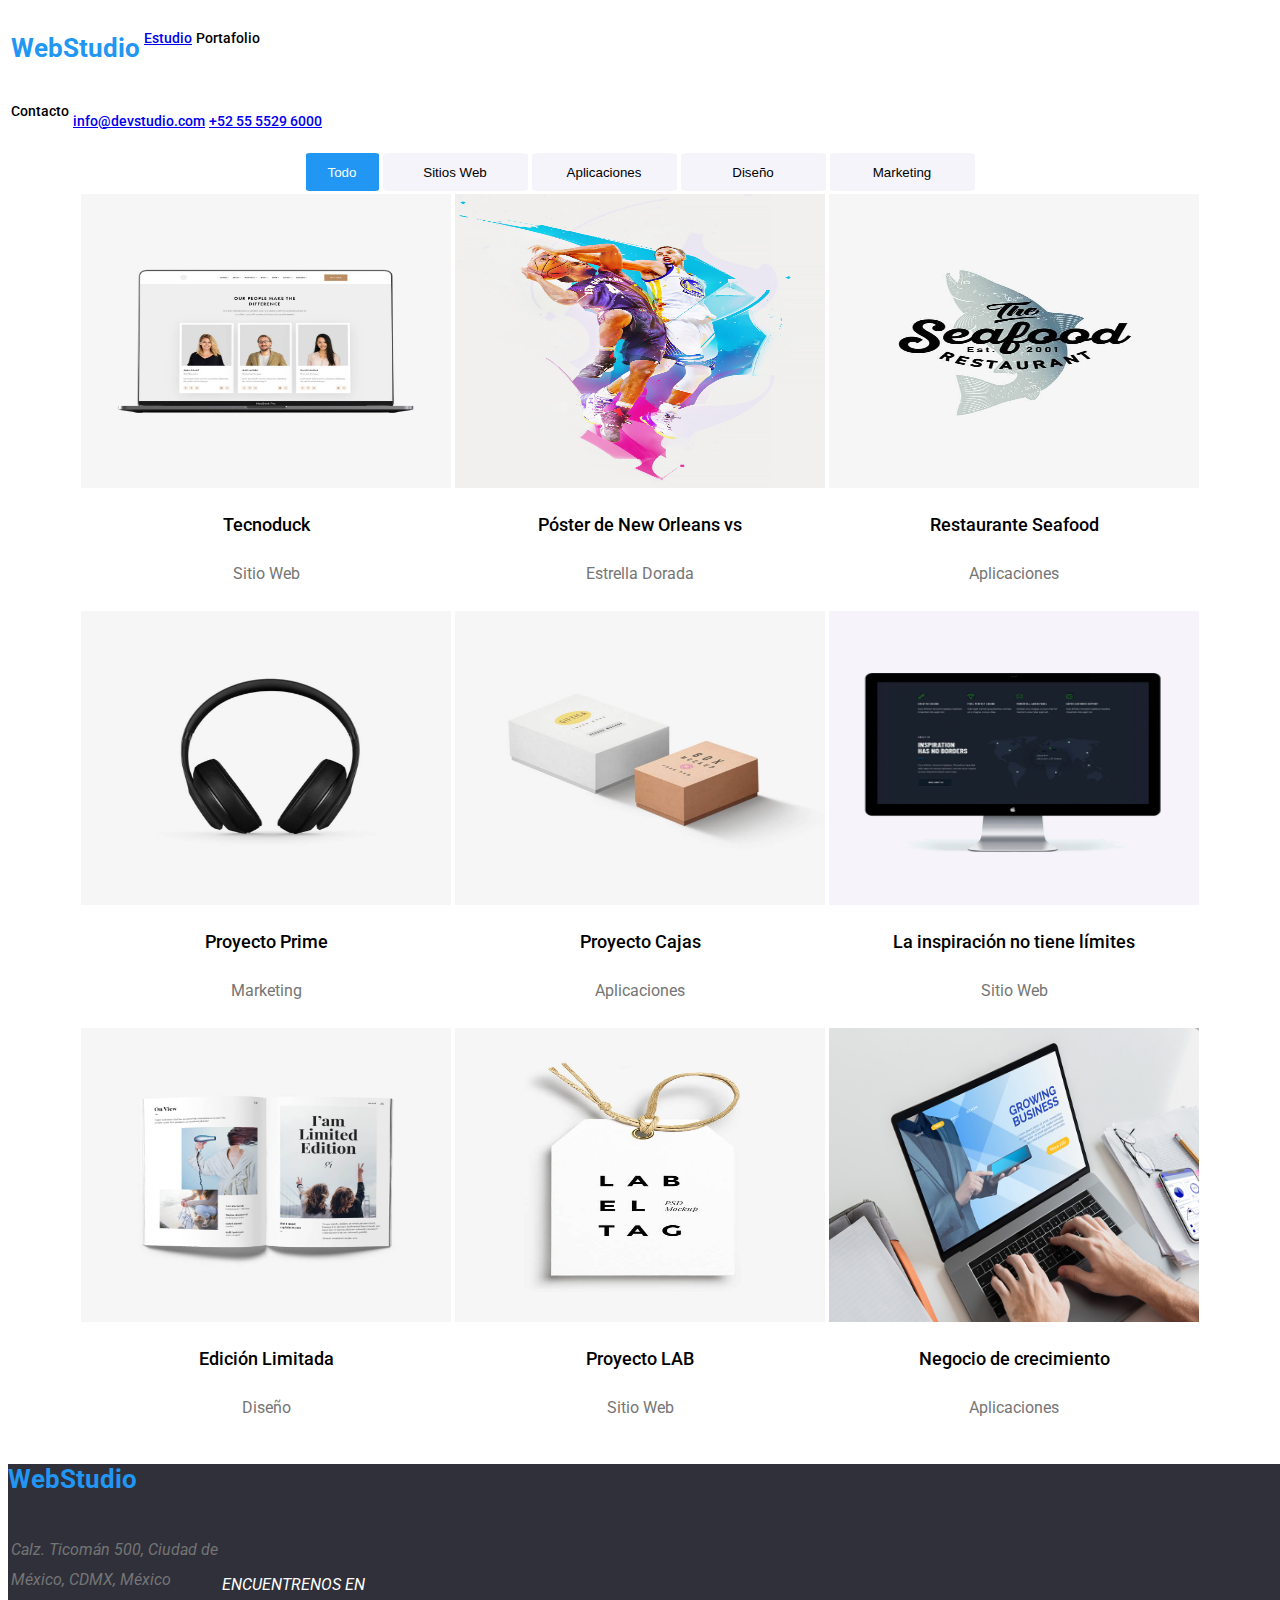
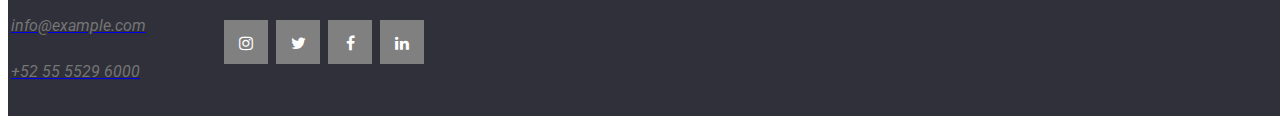
==== portafolio.html @ 24259574 "2do commit" ====
<!DOCTYPE html>
<html lang="en">

<head>
    <meta charset="UTF-8">
    <meta http-equiv="X-UA-Compatible" content="IE=edge">
    <meta name="viewport" content="width=device-width, initial-scale=1.0">
    <title>Portafolio</title>
    <link rel="stylesheet" href="./css/styles.css">
    <style>
        @import url("https://fonts.googleapis.com/css2?family=Playfair+Display&family=Roboto:wght@500&display=swap");
    </style>
    <link rel="stylesheet" href="https://cdnjs.cloudflare.com/ajax/libs/font-awesome/4.7.0/css/font-awesome.min.css">
</head>

<body>
    <header>
        <nav>
            <table>
                <tr>
                    <td>
                        <h2 class="web">WebStudio</h2>
                    </td>
                    <td>
                        <a href="index.html">
                            <h2 class="cabecera">Estudio</h2>
                        </a>
                    </td>
                    <td>
                        <h2 class="cabecera">Portafolio</h2>
                    </td>
                </tr>
            </table>
        </nav>
        <table>
            <tr>
                <td>
                    <h2 class="cabecera">Contacto</h2>
                </td>
                <td class="cabecera">
                    <a href="mailto:info@devstudio.com">info@devstudio.com</a>
                </td>
                <td class="cabecera"><a href="+525555296000">+52 55 5529 6000</a></td>
            </tr>
        </table>
    </header>

    <main>
        <div>
            <button class="primerBoton">Todo</button>
            <button>Sitios Web</button>
            <button>Aplicaciones</button>
            <button>Diseño</button>
            <button>Marketing</button>
        </div>
        <div>
            <table>
                <tr>
                    <td>
                        <img src="./images/people.jpeg" width="370" height="294" alt="People">
                        <h2>Tecnoduck</h2>
                        <p>Sitio Web</p>
                    </td>

                    <td>
                        <img src="./images/sports.jpeg" width="370" height="294" alt="Sports">
                        <h2>Póster de New Orleans vs</h2>
                        <p>Estrella Dorada</p>
                    </td>

                    <td>
                        <img src="./images/seafood.jpeg" width="370" height="294" alt="Restaurant">
                        <h2>Restaurante Seafood</h2>
                        <p>Aplicaciones</p>
                    </td>
                </tr>
            </table>
        </div>

        <div>
            <table>
                <tr>
                    <td>
                        <img src="./images/audio.jpeg" width="370" height="294" alt="People">
                        <h2>Proyecto Prime</h2>
                        <p>Marketing</p>
                    </td>

                    <td>
                        <img src="./images/boxes.jpeg" width="370" height="294" alt="People">
                        <h2>Proyecto Cajas</h2>
                        <p>Aplicaciones</p>
                    </td>

                    <td>
                        <img src="./images/computer.jpeg" width="370" height="294" alt="People">
                        <h2>La inspiración no tiene límites</h2>
                        <p>Sitio Web</p>
                    </td>
                </tr>
            </table>
        </div>

        <div>
            <table>
                <tr>
                    <td>
                        <img src="./images/magazine.jpeg" width="370" height="294" alt="People">
                        <h2>Edición Limitada</h2>
                        <p>Diseño</p>
                    </td>

                    <td>
                        <img src="./images/tag.jpeg" width="370" height="294" alt="People">
                        <h2>Proyecto LAB</h2>
                        <p>Sitio Web</p>
                    </td>

                    <td>
                        <img src="./images/laptop2.jpeg" width="370" height="294" alt="People">
                        <h2>Negocio de crecimiento</h2>
                        <p>Aplicaciones</p>
                    </td>
                </tr>
            </table>
        </div>
    </main>

    <footer>
        <h2 class="web">WebStudio</h2>
        <address>
        <table>
          <tr>
            <td>
              <p>Calz. Ticomán 500, Ciudad de <br>México, CDMX, México</p>
              <a href="mailto:info@example.com"><p>info@example.com</p></a>
              <a href="tel:+525555296000"><p>+52 55 5529 6000</p></a>
            </td>
            <td>
              <p class="important">ENCUENTRENOS EN</p>
              <a href="https://www.instagram.com" class="fa fa-instagram"></a>
              <a href="https://www.twitter.com" class="fa fa-twitter"></a>
              <a href="https://www.facebook.com" class="fa fa-facebook"></a>
              <a href="https://www.linkedin.com" class="fa fa-linkedin"></a>
            </td>
          </tr>
        </table>
      </address>
    </footer>
</body>

</html>
---- css/styles.css ----
body {
    font-family: "Roboto", sans-serif;
}

.web {
    font-weight: 700;
    height: 31px;
    font-size: 26px;
    line-height: 1.17em;
    color: #2196f3;
}

.cabecera {
    font-weight: 500;
    font-size: 14px;
    line-height: 1.17em;
}

.primerBoton {
    width: 73px;
    height: 38px;
    background-color: #2196f3;
    color: white;
}

.primerBoton:hover {
    text-decoration: underline;
}

div {
    text-align: center;
    width: -mz-fit-content;
    width: fit-content;
    margin: auto;
}

h2 {
    font-weight: 500;
    height: 36px;
    font-size: 18px;
    line-height: 2em;
}

h2:hover {
    cursor: pointer;
    text-decoration: #2196f3 underline;
}

p:hover {
    cursor: pointer;
    text-decoration: #2196f3 underline;
}

p {
    font-weight: 400;
    font-size: 16px;
    line-height: 1.875em;
    color: #757575;
}

button:hover {
    border-style: solid;
    border-color: purple;
    cursor: pointer;
    font-weight: 500;
    font-size: 16px;
    line-height: 1.625em;
}

button {
    width: 145px;
    height: 38px;
    background-color: #f5f4fa;
    border: none;
    border-radius: 5%;
}

footer {
    width: 1600px;
    height: 252px;
    background-color: #2F303A;
    text-decoration: white;
}

.important {
    color: white !important;
}

.fa {
    padding: 15px;
    width: 14px;
    height: 14px;
    text-decoration: none;
    text-align: center;
    margin: 4px 2px;
}

.fa:hover {
    background: #2196f3;
    opacity: 0.7;
}

.fa-facebook {
    background: gray;
    color: white;
}

.fa-twitter {
    background: gray;
    color: white;
}

.fa-linkedin {
    background: gray;
    color: white;
}

.fa-instagram {
    background: gray;
    color: white;
}
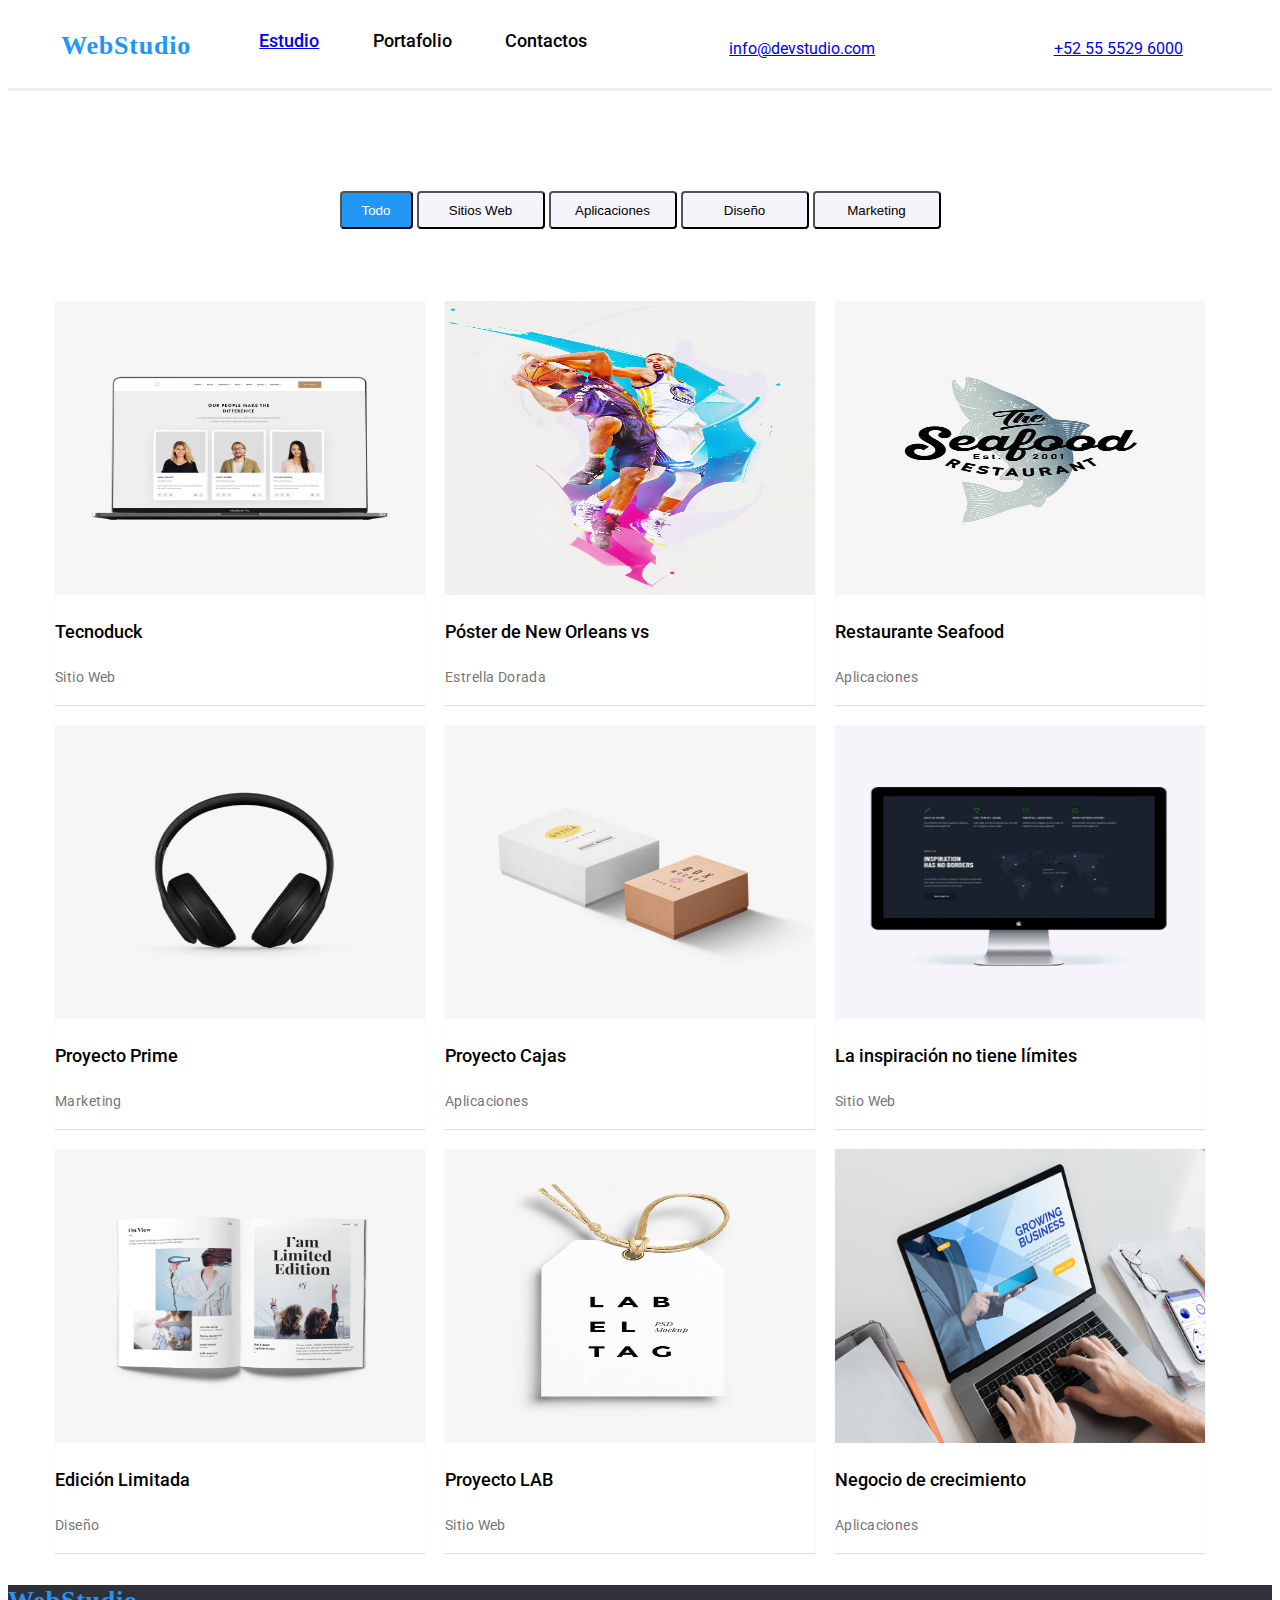
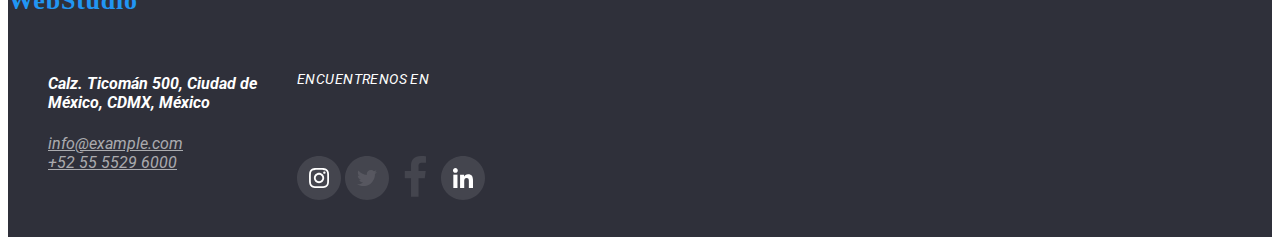
==== commit a36429cb: "3er commit" ====
--- a/portafolio.html
+++ b/portafolio.html
@@ -5,146 +5,128 @@
     <meta charset="UTF-8">
     <meta http-equiv="X-UA-Compatible" content="IE=edge">
     <meta name="viewport" content="width=device-width, initial-scale=1.0">
-    <title>Portafolio</title>
+    <title>Soluciones eficaces para su Negocio</title>
     <link rel="stylesheet" href="./css/styles.css">
+    <link rel="sylesheet" href="./css/modern-normalize.css">
     <style>
         @import url("https://fonts.googleapis.com/css2?family=Playfair+Display&family=Roboto:wght@500&display=swap");
+        @import "node_modules/modern-normalize/modern-normalize.css";
     </style>
-    <link rel="stylesheet" href="https://cdnjs.cloudflare.com/ajax/libs/font-awesome/4.7.0/css/font-awesome.min.css">
+    <link rel="stylesheet" href="https://cdnjs.cloudflare.com/ajax/libs/font-awesome/4.7.0/css/font-awesome.min.css" />
 </head>
 
 <body>
     <header>
         <nav>
-            <table>
-                <tr>
-                    <td>
-                        <h2 class="web">WebStudio</h2>
-                    </td>
-                    <td>
-                        <a href="index.html">
-                            <h2 class="cabecera">Estudio</h2>
-                        </a>
-                    </td>
-                    <td>
-                        <h2 class="cabecera">Portafolio</h2>
-                    </td>
-                </tr>
-            </table>
+            <div>
+                <h2 class="web">WebStudio</h2>
+            </div>
+            <div>
+                <a href="index.html">
+                    <h2>Estudio</h2>
+                </a>
+            </div>
+            <div>
+                <h2>Portafolio</h2>
+            </div>
+            <div>
+                <h2 class="contactos">Contactos</h2>
+            </div>
         </nav>
-        <table>
-            <tr>
-                <td>
-                    <h2 class="cabecera">Contacto</h2>
-                </td>
-                <td class="cabecera">
-                    <a href="mailto:info@devstudio.com">info@devstudio.com</a>
-                </td>
-                <td class="cabecera"><a href="+525555296000">+52 55 5529 6000</a></td>
-            </tr>
-        </table>
+        <div class="box1">
+            <div><a href="mailto:info@devstudio.com">info@devstudio.com</a></div>
+            <div class="tel"><a href="+525555296000">+52 55 5529 6000</a></div>
+        </div>
     </header>
 
     <main>
-        <div>
+        <div class="botones">
             <button class="primerBoton">Todo</button>
             <button>Sitios Web</button>
             <button>Aplicaciones</button>
             <button>Diseño</button>
             <button>Marketing</button>
         </div>
-        <div>
-            <table>
-                <tr>
-                    <td>
-                        <img src="./images/people.jpeg" width="370" height="294" alt="People">
-                        <h2>Tecnoduck</h2>
-                        <p>Sitio Web</p>
-                    </td>
-
-                    <td>
-                        <img src="./images/sports.jpeg" width="370" height="294" alt="Sports">
-                        <h2>Póster de New Orleans vs</h2>
-                        <p>Estrella Dorada</p>
-                    </td>
-
-                    <td>
-                        <img src="./images/seafood.jpeg" width="370" height="294" alt="Restaurant">
-                        <h2>Restaurante Seafood</h2>
-                        <p>Aplicaciones</p>
-                    </td>
-                </tr>
-            </table>
+        <div class="negocios">
+            <div class="marco1">
+                <img src="./images/people.jpeg" width="370" height="294" alt="People" />
+                <h2>Tecnoduck</h2>
+                <p>Sitio Web</p>
+            </div>
+            <div class="marco1">
+                <img src="./images/sports.jpeg" width="370" height="294" alt="Sports" />
+                <h2>Póster de New Orleans vs</h2>
+                <p>Estrella Dorada</p>
+            </div>
+            <div class="marco1">
+                <img src="./images/seafood.jpeg" width="370" height="294" alt="Restaurant" />
+                <h2>Restaurante Seafood</h2>
+                <p>Aplicaciones</p>
+            </div>
         </div>
 
-        <div>
-            <table>
-                <tr>
-                    <td>
-                        <img src="./images/audio.jpeg" width="370" height="294" alt="People">
-                        <h2>Proyecto Prime</h2>
-                        <p>Marketing</p>
-                    </td>
-
-                    <td>
-                        <img src="./images/boxes.jpeg" width="370" height="294" alt="People">
-                        <h2>Proyecto Cajas</h2>
-                        <p>Aplicaciones</p>
-                    </td>
-
-                    <td>
-                        <img src="./images/computer.jpeg" width="370" height="294" alt="People">
-                        <h2>La inspiración no tiene límites</h2>
-                        <p>Sitio Web</p>
-                    </td>
-                </tr>
-            </table>
+        <div class="negocios">
+            <div class="marco1">
+                <img src="./images/audio.jpeg" width="370" height="294" alt="People" />
+                <h2>Proyecto Prime</h2>
+                <p>Marketing</p>
+            </div>
+            <div class="marco1">
+                <img src="./images/boxes.jpeg" width="370" height="294" alt="People" />
+                <h2>Proyecto Cajas</h2>
+                <p>Aplicaciones</p>
+            </div>
+            <div class="marco1">
+                <img src="./images/computer.jpeg" width="370" height="294" alt="People" />
+                <h2>La inspiración no tiene límites</h2>
+                <p>Sitio Web</p>
+            </div>
         </div>
 
-        <div>
-            <table>
-                <tr>
-                    <td>
-                        <img src="./images/magazine.jpeg" width="370" height="294" alt="People">
-                        <h2>Edición Limitada</h2>
-                        <p>Diseño</p>
-                    </td>
-
-                    <td>
-                        <img src="./images/tag.jpeg" width="370" height="294" alt="People">
-                        <h2>Proyecto LAB</h2>
-                        <p>Sitio Web</p>
-                    </td>
-
-                    <td>
-                        <img src="./images/laptop2.jpeg" width="370" height="294" alt="People">
-                        <h2>Negocio de crecimiento</h2>
-                        <p>Aplicaciones</p>
-                    </td>
-                </tr>
-            </table>
+        <div class="negocios">
+            <div class="marco1">
+                <img src="./images/magazine.jpeg" width="370" height="294" alt="People" />
+                <h2>Edición Limitada</h2>
+                <p>Diseño</p>
+            </div>
+            <div class="marco1">
+                <img src="./images/tag.jpeg" width="370" height="294" alt="People" />
+                <h2>Proyecto LAB</h2>
+                <p>Sitio Web</p>
+            </div>
+            <div class="marco1">
+                <img src="./images/laptop2.jpeg" width="370" height="294" alt="People" />
+                <h2>Negocio de crecimiento</h2>
+                <p>Aplicaciones</p>
+            </div>
         </div>
     </main>
 
     <footer>
         <h2 class="web">WebStudio</h2>
         <address>
-        <table>
-          <tr>
-            <td>
-              <p>Calz. Ticomán 500, Ciudad de <br>México, CDMX, México</p>
-              <a href="mailto:info@example.com"><p>info@example.com</p></a>
-              <a href="tel:+525555296000"><p>+52 55 5529 6000</p></a>
-            </td>
-            <td>
-              <p class="important">ENCUENTRENOS EN</p>
-              <a href="https://www.instagram.com" class="fa fa-instagram"></a>
-              <a href="https://www.twitter.com" class="fa fa-twitter"></a>
-              <a href="https://www.facebook.com" class="fa fa-facebook"></a>
-              <a href="https://www.linkedin.com" class="fa fa-linkedin"></a>
-            </td>
-          </tr>
-        </table>
+            <ul>        
+                <li><h4 class="lugar">Calz. Ticomán 500, Ciudad de <br>México, CDMX, México</h4></li>   
+                <li><a  href="mailto:info@example.com" class="info">info@example.com</a></li>
+                <li><a  href="tel:+525555296000" class="info">+52 55 5529 6000</a></li>
+            </ul>
+            <ul>
+                <li><p class="important">ENCUENTRENOS EN</p></li>
+                <li>
+                        <svg class="icon">
+                            <use href="./images/symbol-defs.svg#icon-instagram"></use>
+                        </svg>
+                        <svg class="icon">
+                            <use href="./images/symbol-defs.svg#icon-twitter"></use>
+                        </svg>
+                        <svg class="icon">
+                                <use href="./images/symbol-defs.svg#icon-facebook"></use>
+                        </svg> 
+                        <svg class="icon">
+                            <use href="./images/symbol-defs.svg#icon-linkedin"></use>
+                        </svg>                                                                             
+                </li>
+            </ul>
       </address>
     </footer>
 </body>
--- a/css/styles.css
+++ b/css/styles.css
@@ -1,121 +1,309 @@
-body {
-    font-family: "Roboto", sans-serif;
-}
-
-.web {
-    font-weight: 700;
-    height: 31px;
-    font-size: 26px;
-    line-height: 1.17em;
-    color: #2196f3;
-}
-
-.cabecera {
-    font-weight: 500;
-    font-size: 14px;
-    line-height: 1.17em;
-}
-
-.primerBoton {
-    width: 73px;
-    height: 38px;
-    background-color: #2196f3;
-    color: white;
-}
-
-.primerBoton:hover {
-    text-decoration: underline;
-}
-
-div {
-    text-align: center;
-    width: -mz-fit-content;
-    width: fit-content;
-    margin: auto;
-}
-
-h2 {
-    font-weight: 500;
-    height: 36px;
-    font-size: 18px;
-    line-height: 2em;
-}
-
-h2:hover {
-    cursor: pointer;
-    text-decoration: #2196f3 underline;
-}
-
-p:hover {
-    cursor: pointer;
-    text-decoration: #2196f3 underline;
-}
-
-p {
-    font-weight: 400;
-    font-size: 16px;
-    line-height: 1.875em;
-    color: #757575;
-}
-
-button:hover {
-    border-style: solid;
-    border-color: purple;
-    cursor: pointer;
-    font-weight: 500;
-    font-size: 16px;
-    line-height: 1.625em;
-}
-
-button {
-    width: 145px;
-    height: 38px;
-    background-color: #f5f4fa;
-    border: none;
-    border-radius: 5%;
-}
-
-footer {
-    width: 1600px;
-    height: 252px;
-    background-color: #2F303A;
-    text-decoration: white;
-}
-
-.important {
-    color: white !important;
-}
-
-.fa {
-    padding: 15px;
-    width: 14px;
-    height: 14px;
-    text-decoration: none;
-    text-align: center;
-    margin: 4px 2px;
-}
-
-.fa:hover {
-    background: #2196f3;
-    opacity: 0.7;
-}
-
-.fa-facebook {
-    background: gray;
-    color: white;
-}
-
-.fa-twitter {
-    background: gray;
-    color: white;
-}
-
-.fa-linkedin {
-    background: gray;
-    color: white;
-}
-
-.fa-instagram {
-    background: gray;
-    color: white;
-}+        *,
+        *::before,
+        *::after {
+            box-sizing: border-box;
+        }
+        
+        body {
+            font-family: "Roboto", sans-serif;
+            display: flexbox;
+        }
+        
+        header {
+            display: flex;
+            justify-content: space-between;
+            align-items: center;
+            flex-direction: row;
+            border-bottom-style: solid;
+            border-color: #EEEEEE;
+        }
+        
+        main {
+            display: flex;
+            flex-direction: column;
+            align-items: center;
+        }
+        
+        nav {
+            height: 80px;
+            width: 800px;
+            left: 0px;
+            top: 80px;
+            border-radius: nullpx;
+            display: flex;
+            justify-content: space-evenly;
+        }
+        
+        .box1 {
+            height: 80px;
+            width: 800px;
+            left: 0px;
+            top: 80px;
+            display: flex;
+            align-items: center;
+            justify-content: space-around;
+        }
+        
+        .contactos {
+            align-content: space-evenly;
+        }
+        
+        .web {
+            height: 31px;
+            width: 145px;
+            left: 215px;
+            top: 24px;
+            border-radius: nullpx;
+            font-family: Raleway;
+            font-size: 26px;
+            font-weight: 700;
+            line-height: 31px;
+            letter-spacing: 0.03em;
+            color: #2196f3;
+        }
+        
+        .estudio {
+            height: 16px;
+            width: 49px;
+            left: 453px;
+            top: 32px;
+            border-radius: nullpx;
+            font-family: Roboto;
+            font-size: 14px;
+            font-weight: 500;
+            line-height: 16px;
+            letter-spacing: 0.02em;
+        }
+        
+        .primerBoton {
+            width: 73px;
+            height: 38px;
+            background-color: #2196f3;
+            color: white;
+        }
+        
+        .primerBoton:hover {
+            text-decoration: underline;
+        }
+        
+        .cont1 {
+            height: 600px;
+            width: 100%;
+            left: -4px;
+            top: 80px;
+            border-radius: 0px;
+            background: #2F303A;
+            text-align: center;
+            color: white;
+            display: flex;
+            justify-content: center;
+            align-items: center;
+            flex-direction: column;
+        }
+        
+        .titppal {
+            font-family: Roboto;
+            font-size: 44px;
+            font-weight: 900;
+            line-height: 60px;
+            letter-spacing: 0.06em;
+        }
+        
+        .botppal {
+            height: 50px;
+            width: 300px;
+            left: 666px;
+            top: 430px;
+            border-radius: 4px;
+            padding: 10px 32px 10px 32px;
+            background-color: #2196f3;
+            color: white;
+            font-family: Roboto;
+            font-size: 16px;
+            font-weight: 700;
+            line-height: 30px;
+            letter-spacing: 0.06em;
+            text-align: center;
+        }
+        
+        .cont2 {
+            display: flex;
+            justify-content: space-between;
+            align-items: center;
+            flex-direction: row;
+        }
+        
+        .personal {
+            height: 648px;
+            width: 1600px;
+            left: 0px;
+            top: 1510px;
+            border-radius: 0px;
+            display: flex;
+            justify-content: space-around;
+            flex-direction: row;
+            align-items: center;
+            background: #F5F4FA;
+        }
+        
+        .negocios {
+            display: flex;
+            justify-content: space-between;
+            flex-direction: row;
+            align-content: center;
+            padding: 10px;
+        }
+        
+        .tit2 {
+            height: 46px;
+            width: 371px;
+            left: 619px;
+            top: 991px;
+            border-radius: nullpx;
+            font-family: Roboto;
+            font-size: 36px;
+            font-weight: 700;
+            line-height: 42px;
+            letter-spacing: 0.03em;
+        }
+        
+        .tit3 {
+            height: 42px;
+            width: 263px;
+            left: 669px;
+            top: 1604px;
+            border-radius: nullpx;
+            font-family: Roboto;
+            font-size: 36px;
+            font-weight: 700;
+            line-height: 42px;
+            letter-spacing: 0.03em;
+        }
+        
+        .marco {
+            height: 368px;
+            width: 270px;
+            left: 208px;
+            top: 1696px;
+            border-radius: 2%;
+            background: #FFFFFF;
+            box-shadow: 0px 2px 1px 0px #00000033;
+            box-shadow: 0px 1px 1px 0px #00000024;
+            box-shadow: 0px 1px 3px 0px #0000001F;
+            text-align: center;
+        }
+        
+        .marco1 {
+            height: 404px;
+            width: 370px;
+            left: 215px;
+            top: 274px;
+            border-radius: 0px;
+            background: #FFFFFF;
+            box-shadow: 1px 4px 6px 0px #00000029;
+            box-shadow: 0px 4px 4px 0px #0000000F;
+            box-shadow: 0px 1px 1px 0px #0000001F;
+            margin-right: 20px;
+            border-style: solid 6px;
+            border-color: #EEEEEE;
+        }
+        
+        h2 {
+            font-weight: 500;
+            height: 36px;
+            font-size: 18px;
+            line-height: 2em;
+        }
+        
+        h2:hover {
+            cursor: pointer;
+            text-decoration: #2196f3 underline;
+        }
+        
+        p:hover {
+            cursor: pointer;
+            text-decoration: #2196f3 underline;
+        }
+        
+        p {
+            height: 75px;
+            width: 270px;
+            left: 815px;
+            top: 801px;
+            border-radius: nullpx;
+            font-family: Roboto;
+            font-size: 14px;
+            font-weight: 400;
+            line-height: 24px;
+            letter-spacing: 0.03em;
+            color: #757575;
+        }
+        
+        .botones {
+            height: 200px;
+            width: auto;
+            top: 186px;
+            left: 495px;
+            padding-top: 100px;
+        }
+        
+        button:hover {
+            border-style: solid;
+            border-color: purple;
+            cursor: pointer;
+            font-weight: 500;
+            font-size: 16px;
+            line-height: 1.625em;
+        }
+        
+        button {
+            height: 38px;
+            width: 128px;
+            left: 576px;
+            top: 186px;
+            border-radius: 4px;
+            background: #F5F4FA;
+        }
+        
+        footer {
+            height: 252px;
+            width: 100%;
+            left: 0px;
+            top: 1628px;
+            border-radius: 0px;
+            background-color: #2F303A;
+        }
+        
+        .important {
+            color: white !important;
+        }
+        
+        address {
+            display: flex;
+            flex-direction: row;
+        }
+        
+        ul {
+            list-style: none;
+        }
+        
+        .lugar {
+            color: white;
+        }
+        
+        .info {
+            color: #FFFFFF99;
+        }
+        
+        .icon {
+            height: 44px;
+            width: 44px;
+            left: 0px;
+            top: -0.00006103515625px;
+            border-radius: 0px;
+            fill: #FFFFFF1A;
+        }
+        
+        .icon:hover {
+            background: #2196F3;
+        }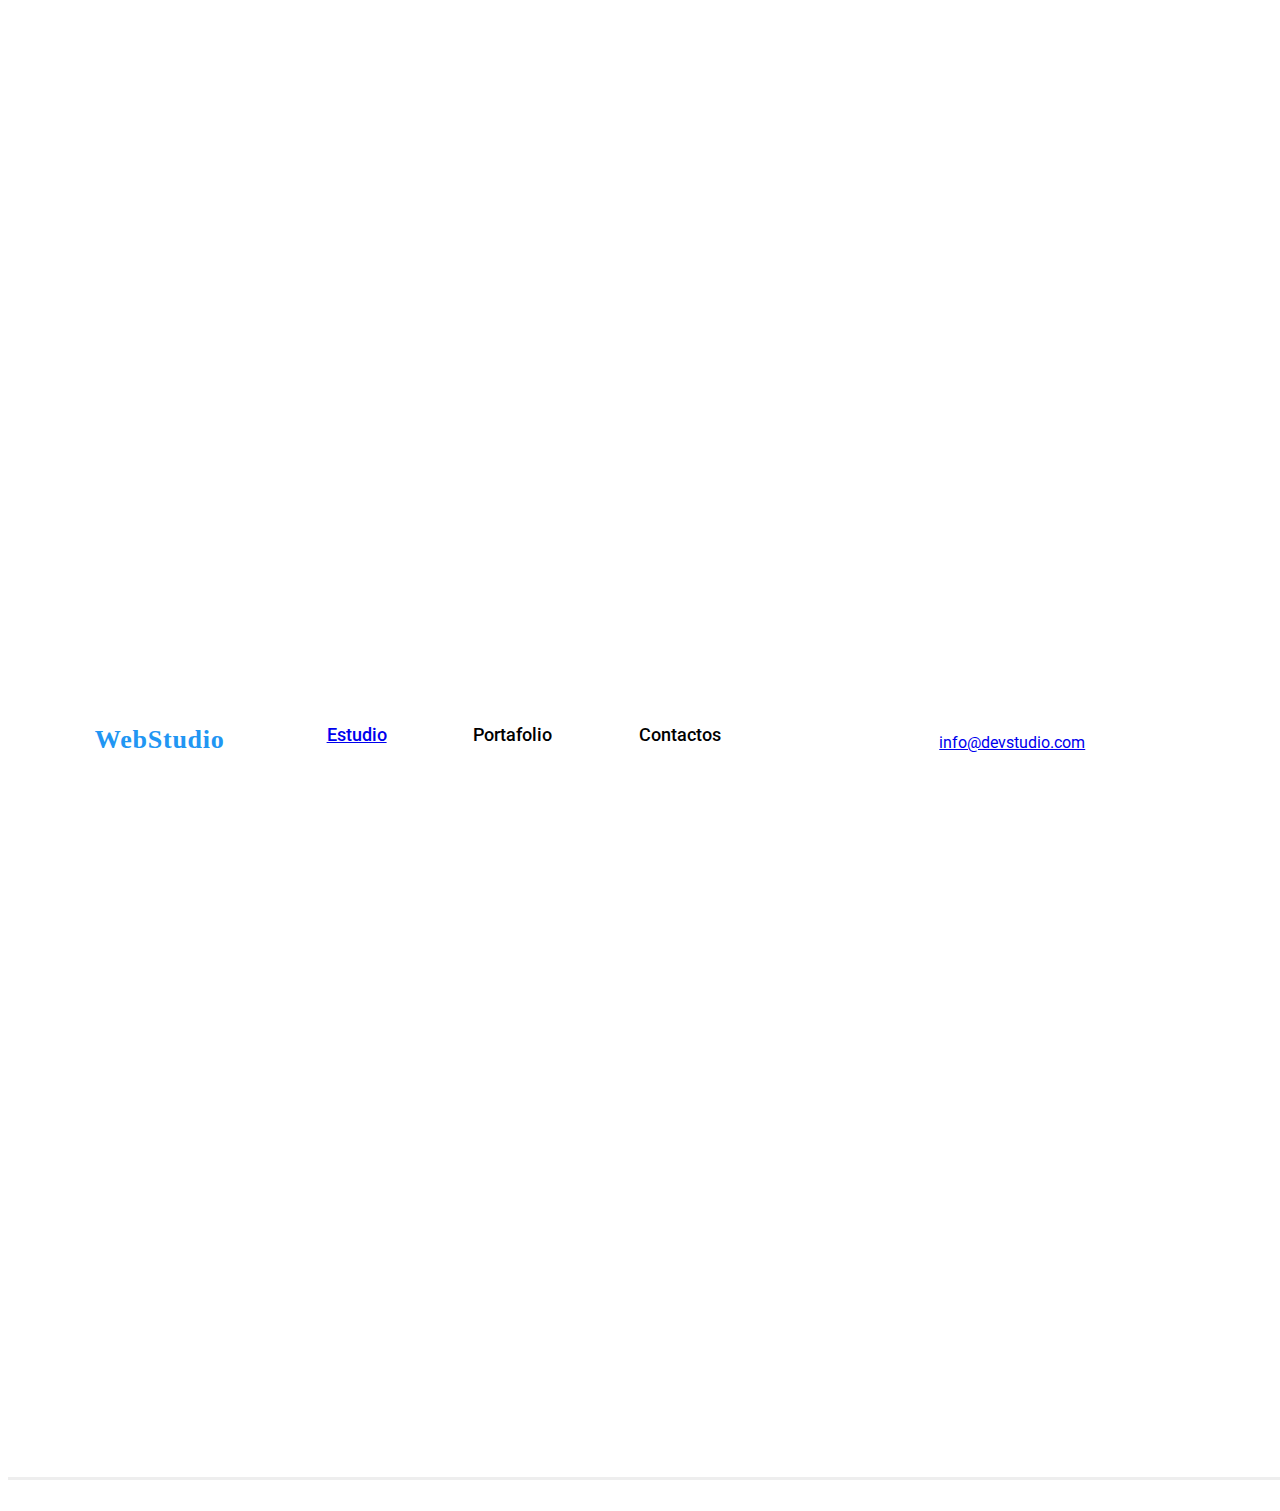
==== commit 5074119c: "4o commit" ====
--- a/portafolio.html
+++ b/portafolio.html
@@ -12,7 +12,7 @@
         @import url("https://fonts.googleapis.com/css2?family=Playfair+Display&family=Roboto:wght@500&display=swap");
         @import "node_modules/modern-normalize/modern-normalize.css";
     </style>
-    <link rel="stylesheet" href="https://cdnjs.cloudflare.com/ajax/libs/font-awesome/4.7.0/css/font-awesome.min.css" />
+    <link rel="stylesheet" href="https://cdnjs.cloudflare.com/ajax/libs/font-awesome/4.7.0/css/font-awesome.min.css">
 </head>
 
 <body>
@@ -49,17 +49,17 @@
         </div>
         <div class="negocios">
             <div class="marco1">
-                <img src="./images/people.jpeg" width="370" height="294" alt="People" />
+                <img src="./images/people.jpeg" width="370" height="294" alt="People">
                 <h2>Tecnoduck</h2>
                 <p>Sitio Web</p>
             </div>
             <div class="marco1">
-                <img src="./images/sports.jpeg" width="370" height="294" alt="Sports" />
+                <img src="./images/sports.jpeg" width="370" height="294" alt="Sports">
                 <h2>Póster de New Orleans vs</h2>
                 <p>Estrella Dorada</p>
             </div>
             <div class="marco1">
-                <img src="./images/seafood.jpeg" width="370" height="294" alt="Restaurant" />
+                <img src="./images/seafood.jpeg" width="370" height="294" alt="Restaurant">
                 <h2>Restaurante Seafood</h2>
                 <p>Aplicaciones</p>
             </div>
@@ -67,17 +67,17 @@
 
         <div class="negocios">
             <div class="marco1">
-                <img src="./images/audio.jpeg" width="370" height="294" alt="People" />
+                <img src="./images/audio.jpeg" width="370" height="294" alt="People">
                 <h2>Proyecto Prime</h2>
                 <p>Marketing</p>
             </div>
             <div class="marco1">
-                <img src="./images/boxes.jpeg" width="370" height="294" alt="People" />
+                <img src="./images/boxes.jpeg" width="370" height="294" alt="People">
                 <h2>Proyecto Cajas</h2>
                 <p>Aplicaciones</p>
             </div>
             <div class="marco1">
-                <img src="./images/computer.jpeg" width="370" height="294" alt="People" />
+                <img src="./images/computer.jpeg" width="370" height="294" alt="People">
                 <h2>La inspiración no tiene límites</h2>
                 <p>Sitio Web</p>
             </div>
@@ -85,17 +85,17 @@
 
         <div class="negocios">
             <div class="marco1">
-                <img src="./images/magazine.jpeg" width="370" height="294" alt="People" />
+                <img src="./images/magazine.jpeg" width="370" height="294" alt="People">
                 <h2>Edición Limitada</h2>
                 <p>Diseño</p>
             </div>
             <div class="marco1">
-                <img src="./images/tag.jpeg" width="370" height="294" alt="People" />
+                <img src="./images/tag.jpeg" width="370" height="294" alt="People">
                 <h2>Proyecto LAB</h2>
                 <p>Sitio Web</p>
             </div>
             <div class="marco1">
-                <img src="./images/laptop2.jpeg" width="370" height="294" alt="People" />
+                <img src="./images/laptop2.jpeg" width="370" height="294" alt="People">
                 <h2>Negocio de crecimiento</h2>
                 <p>Aplicaciones</p>
             </div>
@@ -106,7 +106,7 @@
         <h2 class="web">WebStudio</h2>
         <address>
             <ul>        
-                <li><h4 class="lugar">Calz. Ticomán 500, Ciudad de <br>México, CDMX, México</h4></li>   
+                <li><p class="lugar">Calz. Ticomán 500, Ciudad de <br>México, CDMX, México</p></li>   
                 <li><a  href="mailto:info@example.com" class="info">info@example.com</a></li>
                 <li><a  href="tel:+525555296000" class="info">+52 55 5529 6000</a></li>
             </ul>
--- a/css/styles.css
+++ b/css/styles.css
@@ -6,7 +6,7 @@
         
         body {
             font-family: "Roboto", sans-serif;
-            display: flexbox;
+            display: flex;
         }
         
         header {
@@ -29,7 +29,6 @@
             width: 800px;
             left: 0px;
             top: 80px;
-            border-radius: nullpx;
             display: flex;
             justify-content: space-evenly;
         }
@@ -53,7 +52,6 @@
             width: 145px;
             left: 215px;
             top: 24px;
-            border-radius: nullpx;
             font-family: Raleway;
             font-size: 26px;
             font-weight: 700;
@@ -67,7 +65,6 @@
             width: 49px;
             left: 453px;
             top: 32px;
-            border-radius: nullpx;
             font-family: Roboto;
             font-size: 14px;
             font-weight: 500;
@@ -159,7 +156,6 @@
             width: 371px;
             left: 619px;
             top: 991px;
-            border-radius: nullpx;
             font-family: Roboto;
             font-size: 36px;
             font-weight: 700;
@@ -172,7 +168,6 @@
             width: 263px;
             left: 669px;
             top: 1604px;
-            border-radius: nullpx;
             font-family: Roboto;
             font-size: 36px;
             font-weight: 700;
@@ -204,7 +199,8 @@
             box-shadow: 0px 4px 4px 0px #0000000F;
             box-shadow: 0px 1px 1px 0px #0000001F;
             margin-right: 20px;
-            border-style: solid 6px;
+            border-style: solid;
+            border-width: 6px;
             border-color: #EEEEEE;
         }
         
@@ -230,7 +226,6 @@
             width: 270px;
             left: 815px;
             top: 801px;
-            border-radius: nullpx;
             font-family: Roboto;
             font-size: 14px;
             font-weight: 400;
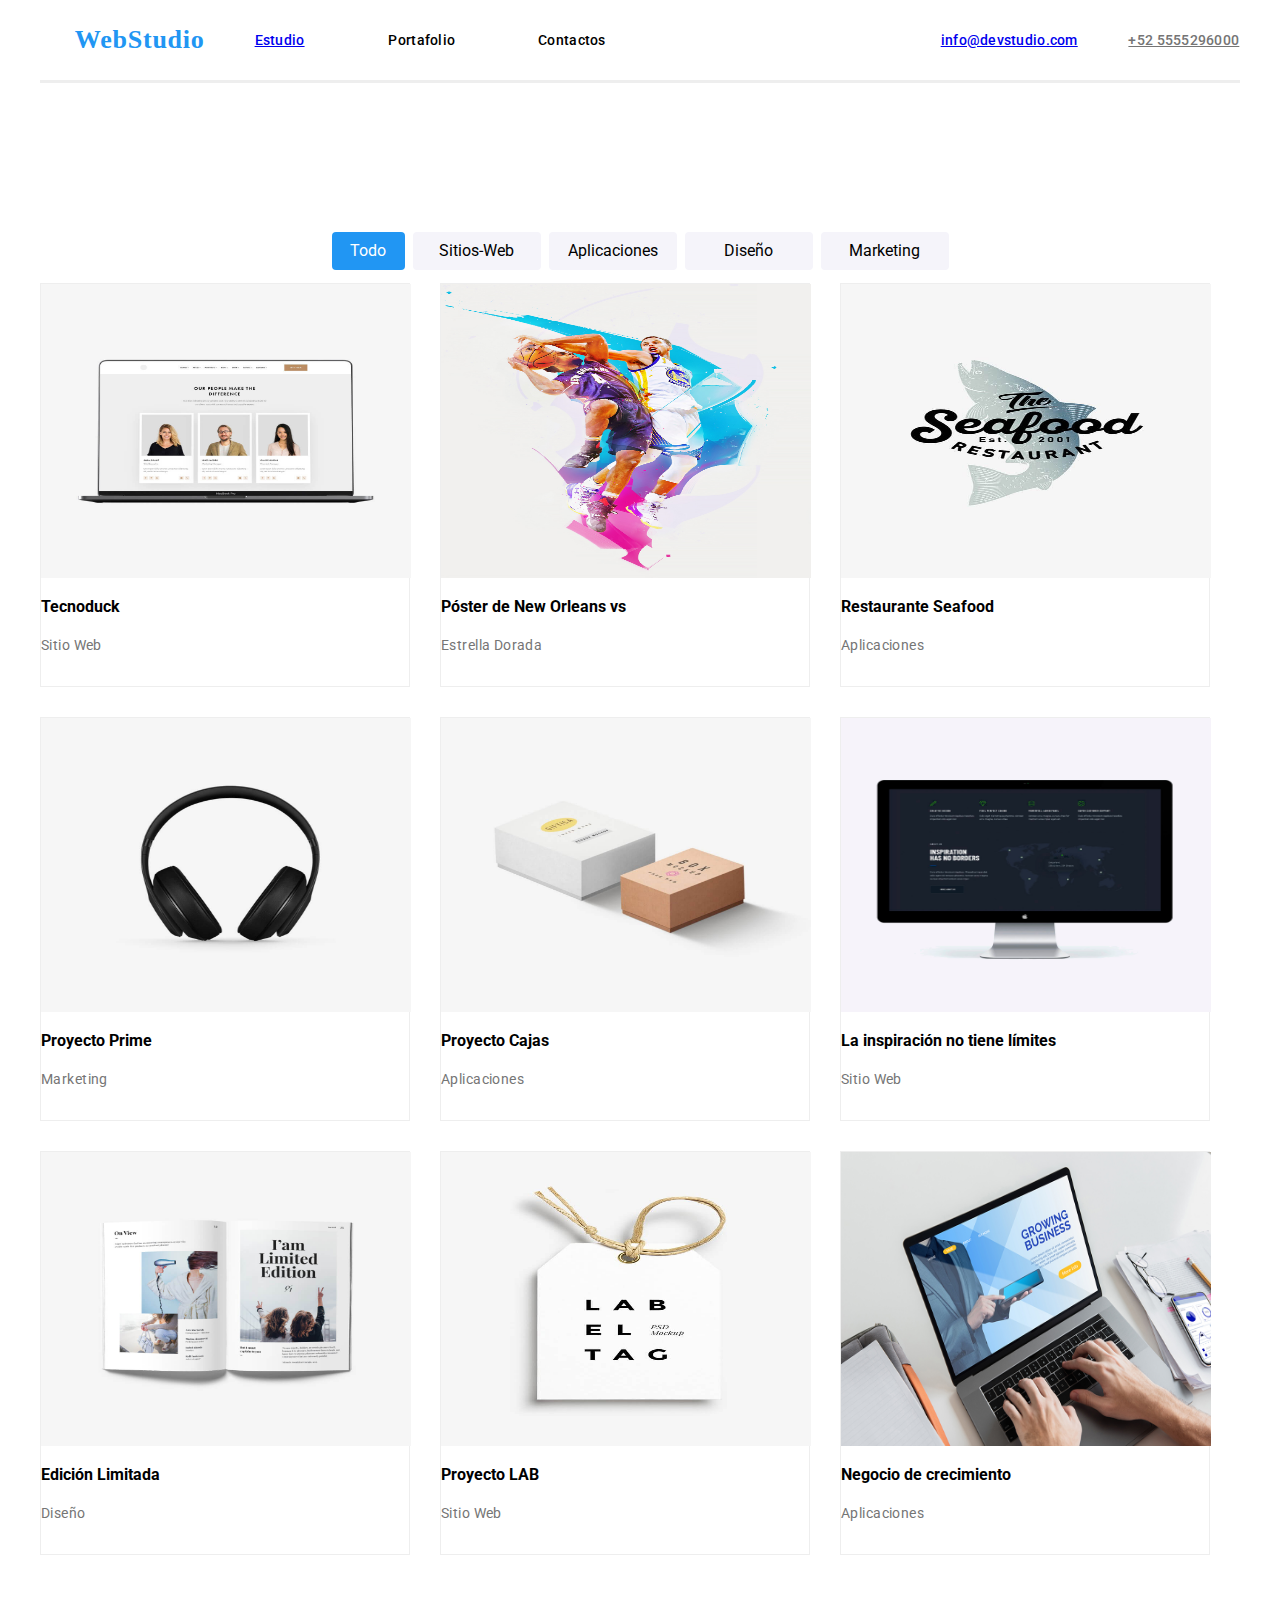
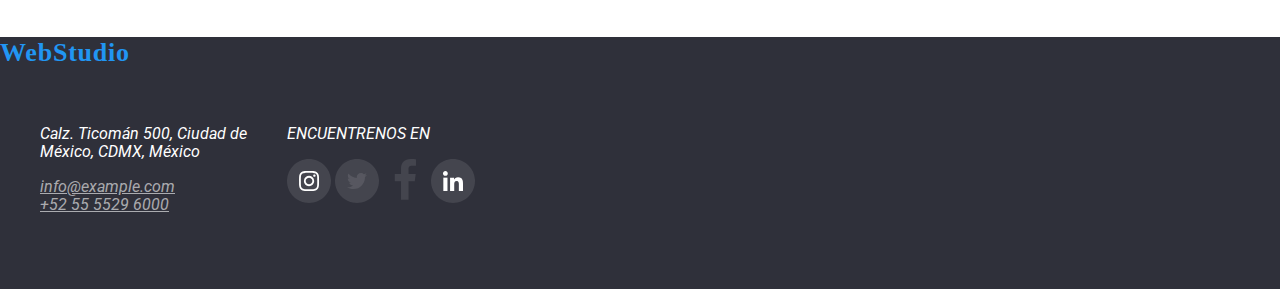
==== commit a16c3d84: "8o commit" ====
--- a/portafolio.html
+++ b/portafolio.html
@@ -6,11 +6,11 @@
     <meta http-equiv="X-UA-Compatible" content="IE=edge">
     <meta name="viewport" content="width=device-width, initial-scale=1.0">
     <title>Soluciones eficaces para su Negocio</title>
+    <link rel="stylesheet" href="https://cdnjs.cloudflare.com/ajax/libs/modern-normalize/1.1.0/modern-normalize.css" integrity="sha512-Y0MM+V6ymRKN2zStTqzQ227DWhhp4Mzdo6gnlRnuaNCbc+YN/ZH0sBCLTM4M0oSy9c9VKiCvd4Jk44aCLrNS5Q==" crossorigin="anonymous" referrerpolicy="no-referrer"
+    />
     <link rel="stylesheet" href="./css/styles.css">
-    <link rel="sylesheet" href="./css/modern-normalize.css">
     <style>
         @import url("https://fonts.googleapis.com/css2?family=Playfair+Display&family=Roboto:wght@500&display=swap");
-        @import "node_modules/modern-normalize/modern-normalize.css";
     </style>
     <link rel="stylesheet" href="https://cdnjs.cloudflare.com/ajax/libs/font-awesome/4.7.0/css/font-awesome.min.css">
 </head>
@@ -19,87 +19,95 @@
     <header>
         <nav>
             <div>
-                <h2 class="web">WebStudio</h2>
+                <p class="web">WebStudio</p>
             </div>
             <div>
                 <a href="index.html">
-                    <h2>Estudio</h2>
+                    <p class="estudio">Estudio</p>
                 </a>
             </div>
             <div>
-                <h2>Portafolio</h2>
+                <a>
+                    <p class="portafolio">Portafolio</p>
+                </a>
             </div>
             <div>
-                <h2 class="contactos">Contactos</h2>
+                <p class="contactos">Contactos</p>
             </div>
         </nav>
         <div class="box1">
-            <div><a href="mailto:info@devstudio.com">info@devstudio.com</a></div>
-            <div class="tel"><a href="+525555296000">+52 55 5529 6000</a></div>
+            <div><a href="mailto:info@devstudio.com" class="correo">info@devstudio.com</a></div>
+            <div><a href="tel:+52 5555296000" class="tel" class="tel">+52 5555296000</a></div>
         </div>
     </header>
 
     <main>
-        <div class="botones">
-            <button class="primerBoton">Todo</button>
-            <button>Sitios Web</button>
-            <button>Aplicaciones</button>
-            <button>Diseño</button>
-            <button>Marketing</button>
-        </div>
-        <div class="negocios">
-            <div class="marco1">
-                <img src="./images/people.jpeg" width="370" height="294" alt="People">
-                <h2>Tecnoduck</h2>
-                <p>Sitio Web</p>
+        <section class="container">
+            <section class="botones">
+                <button class="primerBoton">Todo</button>
+                <button class="sitiosweb">Sitios-Web</button>
+                <button class="aplicaciones">Aplicaciones</button>
+                <button class="diseño">Diseño</button>
+                <button class="marketing">Marketing</button>
+            </section>
+        </section>
+
+        <section class="container">
+            <div class="negocios">
+                <div class="tarjeta2">
+                    <img src="./images/people.jpeg" width="370" height="294" alt="People">
+                    <p><b>Tecnoduck</b></h2>
+                        <p class="parrf ">Sitio Web</p>
+                </div>
+                <div class="tarjeta2">
+                    <img src="./images/sports.jpeg" width="370" height="294" alt="Sports">
+                    <p><b>Póster de New Orleans vs</b></p>
+                    <p class="parrf">Estrella Dorada</p>
+                </div>
+                <div class="tarjeta2">
+                    <img src="./images/seafood.jpeg" width="370" height="294" alt="Restaurant">
+                    <p><b>Restaurante Seafood</b></p>
+                    <p class="parrf">Aplicaciones</p>
+                </div>
             </div>
-            <div class="marco1">
-                <img src="./images/sports.jpeg" width="370" height="294" alt="Sports">
-                <h2>Póster de New Orleans vs</h2>
-                <p>Estrella Dorada</p>
+
+
+            <div class="negocios">
+                <div class="tarjeta2">
+                    <img src="./images/audio.jpeg" width="370" height="294" alt="People">
+                    <p><b>Proyecto Prime</b></p>
+                    <p class="parrf">Marketing</p>
+                </div>
+                <div class="tarjeta2">
+                    <img src="./images/boxes.jpeg" width="370" height="294" alt="People">
+                    <p><b>Proyecto Cajas</b></p>
+                    <p class="parrf">Aplicaciones</p>
+                </div>
+                <div class="tarjeta2">
+                    <img src="./images/computer.jpeg" width="370" height="294" alt="People">
+                    <p><b>La inspiración no tiene límites</b></p>
+                    <p class="parrf">Sitio Web</p>
+                </div>
             </div>
-            <div class="marco1">
-                <img src="./images/seafood.jpeg" width="370" height="294" alt="Restaurant">
-                <h2>Restaurante Seafood</h2>
-                <p>Aplicaciones</p>
+
+            <div class="negociosf">
+                <div class="tarjeta2">
+                    <img src="./images/magazine.jpeg" width="370" height="294" alt="People">
+                    <p><b>Edición Limitada</b></p>
+                    <p class="parrf">Diseño</p>
+                </div>
+                <div class="tarjeta2">
+                    <img src="./images/tag.jpeg" width="370" height="294" alt="People">
+                    <p><b>Proyecto LAB</b></p>
+                    <p class="parrf">Sitio Web</p>
+                </div>
+                <div class="tarjeta2">
+                    <img src="./images/laptop2.jpeg" width="370" height="294" alt="People">
+                    <p><b>Negocio de crecimiento</b></p>
+                    <p class="parrf">Aplicaciones</p>
+                </div>
             </div>
-        </div>
-
-        <div class="negocios">
-            <div class="marco1">
-                <img src="./images/audio.jpeg" width="370" height="294" alt="People">
-                <h2>Proyecto Prime</h2>
-                <p>Marketing</p>
-            </div>
-            <div class="marco1">
-                <img src="./images/boxes.jpeg" width="370" height="294" alt="People">
-                <h2>Proyecto Cajas</h2>
-                <p>Aplicaciones</p>
-            </div>
-            <div class="marco1">
-                <img src="./images/computer.jpeg" width="370" height="294" alt="People">
-                <h2>La inspiración no tiene límites</h2>
-                <p>Sitio Web</p>
-            </div>
-        </div>
-
-        <div class="negocios">
-            <div class="marco1">
-                <img src="./images/magazine.jpeg" width="370" height="294" alt="People">
-                <h2>Edición Limitada</h2>
-                <p>Diseño</p>
-            </div>
-            <div class="marco1">
-                <img src="./images/tag.jpeg" width="370" height="294" alt="People">
-                <h2>Proyecto LAB</h2>
-                <p>Sitio Web</p>
-            </div>
-            <div class="marco1">
-                <img src="./images/laptop2.jpeg" width="370" height="294" alt="People">
-                <h2>Negocio de crecimiento</h2>
-                <p>Aplicaciones</p>
-            </div>
-        </div>
+        </section>
     </main>
 
     <footer>
--- a/css/styles.css
+++ b/css/styles.css
@@ -1,304 +1,452 @@
-        *,
-        *::before,
-        *::after {
-            box-sizing: border-box;
-        }
-        
-        body {
-            font-family: "Roboto", sans-serif;
-            display: flex;
-        }
-        
-        header {
-            display: flex;
-            justify-content: space-between;
-            align-items: center;
-            flex-direction: row;
-            border-bottom-style: solid;
-            border-color: #EEEEEE;
-        }
-        
-        main {
-            display: flex;
-            flex-direction: column;
-            align-items: center;
-        }
-        
-        nav {
-            height: 80px;
-            width: 800px;
-            left: 0px;
-            top: 80px;
-            display: flex;
-            justify-content: space-evenly;
-        }
-        
-        .box1 {
-            height: 80px;
-            width: 800px;
-            left: 0px;
-            top: 80px;
-            display: flex;
-            align-items: center;
-            justify-content: space-around;
-        }
-        
-        .contactos {
-            align-content: space-evenly;
-        }
-        
-        .web {
-            height: 31px;
-            width: 145px;
-            left: 215px;
-            top: 24px;
-            font-family: Raleway;
-            font-size: 26px;
-            font-weight: 700;
-            line-height: 31px;
-            letter-spacing: 0.03em;
-            color: #2196f3;
-        }
-        
-        .estudio {
-            height: 16px;
-            width: 49px;
-            left: 453px;
-            top: 32px;
-            font-family: Roboto;
-            font-size: 14px;
-            font-weight: 500;
-            line-height: 16px;
-            letter-spacing: 0.02em;
-        }
-        
-        .primerBoton {
-            width: 73px;
-            height: 38px;
-            background-color: #2196f3;
-            color: white;
-        }
-        
-        .primerBoton:hover {
-            text-decoration: underline;
-        }
-        
-        .cont1 {
-            height: 600px;
-            width: 100%;
-            left: -4px;
-            top: 80px;
-            border-radius: 0px;
-            background: #2F303A;
-            text-align: center;
-            color: white;
-            display: flex;
-            justify-content: center;
-            align-items: center;
-            flex-direction: column;
-        }
-        
-        .titppal {
-            font-family: Roboto;
-            font-size: 44px;
-            font-weight: 900;
-            line-height: 60px;
-            letter-spacing: 0.06em;
-        }
-        
-        .botppal {
-            height: 50px;
-            width: 300px;
-            left: 666px;
-            top: 430px;
-            border-radius: 4px;
-            padding: 10px 32px 10px 32px;
-            background-color: #2196f3;
-            color: white;
-            font-family: Roboto;
-            font-size: 16px;
-            font-weight: 700;
-            line-height: 30px;
-            letter-spacing: 0.06em;
-            text-align: center;
-        }
-        
-        .cont2 {
-            display: flex;
-            justify-content: space-between;
-            align-items: center;
-            flex-direction: row;
-        }
-        
-        .personal {
-            height: 648px;
-            width: 1600px;
-            left: 0px;
-            top: 1510px;
-            border-radius: 0px;
-            display: flex;
-            justify-content: space-around;
-            flex-direction: row;
-            align-items: center;
-            background: #F5F4FA;
-        }
-        
-        .negocios {
-            display: flex;
-            justify-content: space-between;
-            flex-direction: row;
-            align-content: center;
-            padding: 10px;
-        }
-        
-        .tit2 {
-            height: 46px;
-            width: 371px;
-            left: 619px;
-            top: 991px;
-            font-family: Roboto;
-            font-size: 36px;
-            font-weight: 700;
-            line-height: 42px;
-            letter-spacing: 0.03em;
-        }
-        
-        .tit3 {
-            height: 42px;
-            width: 263px;
-            left: 669px;
-            top: 1604px;
-            font-family: Roboto;
-            font-size: 36px;
-            font-weight: 700;
-            line-height: 42px;
-            letter-spacing: 0.03em;
-        }
-        
-        .marco {
-            height: 368px;
-            width: 270px;
-            left: 208px;
-            top: 1696px;
-            border-radius: 2%;
-            background: #FFFFFF;
-            box-shadow: 0px 2px 1px 0px #00000033;
-            box-shadow: 0px 1px 1px 0px #00000024;
-            box-shadow: 0px 1px 3px 0px #0000001F;
-            text-align: center;
-        }
-        
-        .marco1 {
-            height: 404px;
-            width: 370px;
-            left: 215px;
-            top: 274px;
-            border-radius: 0px;
-            background: #FFFFFF;
-            box-shadow: 1px 4px 6px 0px #00000029;
-            box-shadow: 0px 4px 4px 0px #0000000F;
-            box-shadow: 0px 1px 1px 0px #0000001F;
-            margin-right: 20px;
-            border-style: solid;
-            border-width: 6px;
-            border-color: #EEEEEE;
-        }
-        
-        h2 {
-            font-weight: 500;
-            height: 36px;
-            font-size: 18px;
-            line-height: 2em;
-        }
-        
-        h2:hover {
-            cursor: pointer;
-            text-decoration: #2196f3 underline;
-        }
-        
-        p:hover {
-            cursor: pointer;
-            text-decoration: #2196f3 underline;
-        }
-        
-        p {
-            height: 75px;
-            width: 270px;
-            left: 815px;
-            top: 801px;
-            font-family: Roboto;
-            font-size: 14px;
-            font-weight: 400;
-            line-height: 24px;
-            letter-spacing: 0.03em;
-            color: #757575;
-        }
-        
-        .botones {
-            height: 200px;
-            width: auto;
-            top: 186px;
-            left: 495px;
-            padding-top: 100px;
-        }
-        
-        button:hover {
-            border-style: solid;
-            border-color: purple;
-            cursor: pointer;
-            font-weight: 500;
-            font-size: 16px;
-            line-height: 1.625em;
-        }
-        
-        button {
-            height: 38px;
-            width: 128px;
-            left: 576px;
-            top: 186px;
-            border-radius: 4px;
-            background: #F5F4FA;
-        }
-        
-        footer {
-            height: 252px;
-            width: 100%;
-            left: 0px;
-            top: 1628px;
-            border-radius: 0px;
-            background-color: #2F303A;
-        }
-        
-        .important {
-            color: white !important;
-        }
-        
-        address {
-            display: flex;
-            flex-direction: row;
-        }
-        
-        ul {
-            list-style: none;
-        }
-        
-        .lugar {
-            color: white;
-        }
-        
-        .info {
-            color: #FFFFFF99;
-        }
-        
-        .icon {
-            height: 44px;
-            width: 44px;
-            left: 0px;
-            top: -0.00006103515625px;
-            border-radius: 0px;
-            fill: #FFFFFF1A;
-        }
-        
-        .icon:hover {
-            background: #2196F3;
-        }+/*---------------------------------------Global */
+
+*,
+*::before,
+*::after {
+    box-sizing: border-box;
+}
+
+body {
+    font-family: "Roboto", sans-serif;
+}
+
+header {
+    width: 1200px;
+    margin-left: auto;
+    margin-right: auto;
+    display: flex;
+    justify-content: space-between;
+    border-bottom-style: solid;
+    border-color: #eeeeee;
+}
+
+
+/*Títulos,párrafos*/
+
+
+/*------------------------------------------Encabezado*/
+
+.web {
+    height: 31px;
+    width: 145px;
+    left: 215px;
+    top: 24px;
+    font-family: Raleway;
+    font-size: 26px;
+    font-weight: 700;
+    line-height: 31px;
+    letter-spacing: 0.03em;
+    color: #2196f3;
+    margin-top: 24px;
+    margin-bottom: 25px;
+}
+
+nav {
+    display: flex;
+    justify-content: space-evenly;
+    height: 80px;
+    width: 600px;
+    left: 0px;
+    top: 80px;
+}
+
+.box1 {
+    display: flex;
+    justify-content: space-evenly;
+    align-items: center;
+    height: 80px;
+    width: 600px;
+    left: 0px;
+    top: 80px;
+}
+
+.estudio {
+    height: 16px;
+    width: 49px;
+    left: 453px;
+    top: 32px;
+    border-radius: nullpx;
+    font-weight: 500;
+    font-size: 18px;
+    margin-right: 50px;
+    font-size: 14px;
+    line-height: 16px;
+    letter-spacing: 0.02em;
+    margin-top: 32px;
+    margin-bottom: 32px;
+    margin-right: 50px;
+}
+
+.estudio:hover {
+    color: #2196f3;
+}
+
+.portafolio:hover {
+    color: #2196f3;
+}
+
+.contactos:hover {
+    color: #2196f3;
+}
+
+.correo:hover {
+    color: #2196f3;
+}
+
+.tel:hover {
+    color: #2196f3;
+}
+
+.portafolio {
+    height: 16px;
+    width: 65px;
+    left: 552px;
+    top: 32px;
+    border-radius: nullpx;
+    font-size: 14px;
+    font-weight: 500;
+    line-height: 16px;
+    letter-spacing: 0.02em;
+    text-align: left;
+    margin-top: 32px;
+    margin-bottom: 32px;
+    margin-right: 50px;
+}
+
+.contactos {
+    height: 16px;
+    width: 67px;
+    left: 667px;
+    top: 32px;
+    border-radius: nullpx;
+    font-family: Roboto;
+    font-size: 14px;
+    font-weight: 500;
+    line-height: 16px;
+    letter-spacing: 0.02em;
+    text-align: left;
+    margin-top: 32px;
+    margin-bottom: 32px;
+}
+
+.correo {
+    height: 16px;
+    width: 135px;
+    left: 1078px;
+    top: 32px;
+    border-radius: nullpx;
+    font-size: 14px;
+    font-weight: 500;
+    line-height: 16px;
+    letter-spacing: 0.02em;
+    text-align: left;
+    margin-top: 32px;
+    margin-bottom: 32px;
+    margin-right: 50px;
+    margin-left: 300px;
+}
+
+.tel {
+    height: 16px;
+    width: 118px;
+    left: 1263px;
+    top: 32px;
+    font-size: 14px;
+    font-weight: 500;
+    line-height: 16px;
+    letter-spacing: 0.02em;
+    text-align: left;
+    color: #757575;
+}
+
+.parrf {
+    height: 75px;
+    width: 270px;
+    left: 815px;
+    top: 801px;
+    font-family: Roboto;
+    font-size: 14px;
+    font-weight: 400;
+    line-height: 24px;
+    letter-spacing: 0.03em;
+    color: #757575;
+}
+
+
+/*----------------------------------Secciones*/
+
+.container {
+    width: 1200px;
+    margin-left: auto;
+    margin-right: auto;
+}
+
+button {
+    height: 38px;
+    width: 128px;
+    left: 576px;
+    top: 186px;
+    border-radius: 4px;
+    border: none;
+    background: #f5f4fa;
+}
+
+.primerBoton {
+    width: 73px;
+    height: 38px;
+    background-color: #2196f3;
+    color: white;
+}
+
+.primerBoton:hover {
+    text-decoration: underline;
+}
+
+.cont1 {
+    height: 600px;
+    left: -4px;
+    top: 80px;
+    border-radius: 0px;
+    background: #2f303a;
+    text-align: center;
+    color: white;
+    display: flex;
+    justify-content: center;
+    align-items: center;
+    flex-direction: column;
+    margin-bottom: 94px;
+}
+
+.titppal {
+    font-family: Roboto;
+    font-size: 44px;
+    font-weight: 900;
+    line-height: 60px;
+    letter-spacing: 0.06em;
+}
+
+.botppal {
+    height: 50px;
+    width: 300px;
+    left: 666px;
+    top: 430px;
+    border-radius: 4px;
+    padding: 10px 32px 10px 32px;
+    background-color: #2196f3;
+    color: white;
+    font-family: Roboto;
+    font-size: 16px;
+    font-weight: 700;
+    line-height: 30px;
+    letter-spacing: 0.06em;
+    text-align: center;
+}
+
+
+/*-----------------------Valor agregado*/
+
+.cont2 {
+    display: flex;
+    justify-content: space-evenly;
+    align-items: center;
+    flex-direction: row;
+    margin-top: 95px;
+    margin-bottom: 94px;
+}
+
+.images1 {
+    text-align: center;
+    margin-bottom: 94px;
+}
+
+.margen1 {
+    margin-right: 20px;
+}
+
+
+/*--------------------Listado del personal*/
+
+.cont3 {
+    height: 648px;
+    width: 1200px;
+    left: 0px;
+    top: 1510px;
+    border-radius: 0px;
+    background: #f5f4fa;
+    justify-content: space-between;
+    align-items: center;
+}
+
+.personas {
+    display: flex;
+    justify-content: space-around;
+}
+
+.tit2 {
+    height: 46px;
+    width: auto;
+    font-family: Roboto;
+    font-size: 36px;
+    font-weight: 700;
+    line-height: 42px;
+    letter-spacing: 0.03em;
+}
+
+.tit3 {
+    height: 42px;
+    width: auto;
+    left: 669px;
+    top: 1604px;
+    font-family: Roboto;
+    font-size: 36px;
+    font-weight: 700;
+    line-height: 42px;
+    letter-spacing: 0.03em;
+    text-align: center;
+    padding-top: 94px;
+}
+
+.tarjeta {
+    height: 368px;
+    width: 270px;
+    left: 208px;
+    top: 1696px;
+    border-radius: 2%;
+    background: #ffffff;
+    text-align: center;
+    margin-top: 94px;
+}
+
+.tarjeta:hover {
+    box-shadow: 0px 2px 1px 0px #00000033;
+    box-shadow: 0px 1px 1px 0px #00000024;
+    box-shadow: 0px 1px 3px 0px #0000001f;
+}
+
+
+/*--------------------segunda página-Verticales de Negocio*/
+
+.botones {
+    display: flex;
+    justify-content: center;
+    align-items: center;
+    height: 200px;
+    top: 186px;
+    left: 495px;
+}
+
+.primerBoton {
+    margin-right: 8px;
+    margin-top: 186px;
+    margin-bottom: 50px;
+}
+
+.sitiosweb {
+    margin-right: 8px;
+    margin-top: 186px;
+    margin-bottom: 50px;
+}
+
+.aplicaciones {
+    margin-right: 8px;
+    margin-top: 186px;
+    margin-bottom: 50px;
+}
+
+.diseño {
+    margin-right: 8px;
+    margin-top: 186px;
+    margin-bottom: 50px;
+}
+
+.marketing {
+    margin-top: 186px;
+    margin-bottom: 50px;
+}
+
+.negocios {
+    display: flex;
+    justify-content: space-evenly;
+    flex-direction: row;
+    align-content: center;
+}
+
+.negociosf {
+    display: flex;
+    justify-content: space-evenly;
+    flex-direction: row;
+    align-content: center;
+    margin-bottom: 52px;
+}
+
+.tarjeta2 {
+    height: 404px;
+    width: 370px;
+    left: 215px;
+    top: 274px;
+    border-radius: 0px;
+    background: #ffffff;
+    margin-right: 30px;
+    margin-bottom: 30px;
+    border-style: solid;
+    border-width: 1px;
+    border-color: #eeeeee;
+}
+
+.tarjeta2:hover {
+    box-shadow: 1px 4px 6px 0px #00000029;
+    box-shadow: 0px 4px 4px 0px #0000000f;
+    box-shadow: 0px 1px 1px 0px #0000001f;
+}
+
+button:hover {
+    border-style: solid;
+    border-color: purple;
+    cursor: pointer;
+    font-weight: 500;
+    font-size: 16px;
+    line-height: 1.625em;
+}
+
+footer {
+    height: 252px;
+    width: 100%;
+    left: 0px;
+    top: 1628px;
+    border-radius: 0px;
+    background-color: #2f303a;
+}
+
+.important {
+    color: white !important;
+}
+
+address {
+    display: flex;
+    flex-direction: row;
+}
+
+ul {
+    list-style: none;
+}
+
+.lugar {
+    color: white;
+}
+
+.info {
+    color: #ffffff99;
+}
+
+.icon {
+    height: 44px;
+    width: 44px;
+    left: 0px;
+    top: -0.00006103515625px;
+    border-radius: 0px;
+    fill: #ffffff1a;
+}
+
+.icon:hover {
+    background: #2196f3;
+}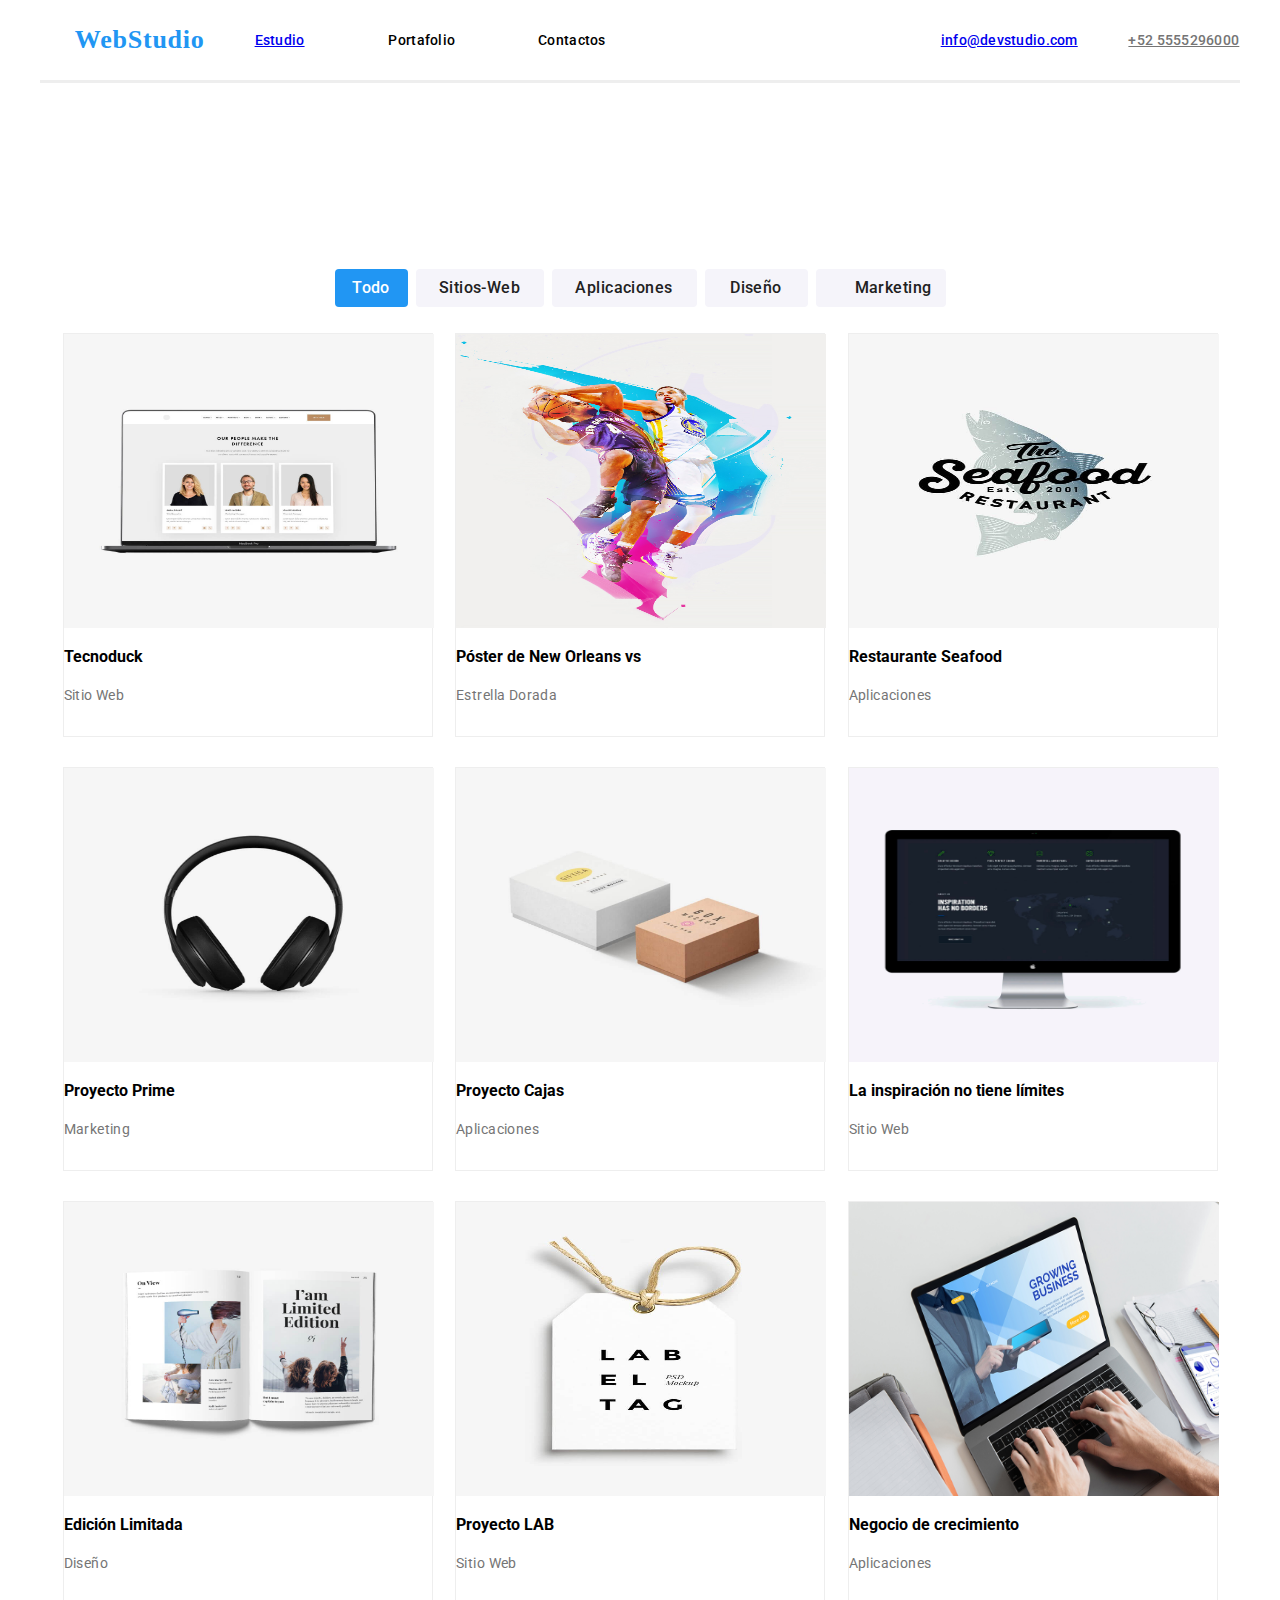
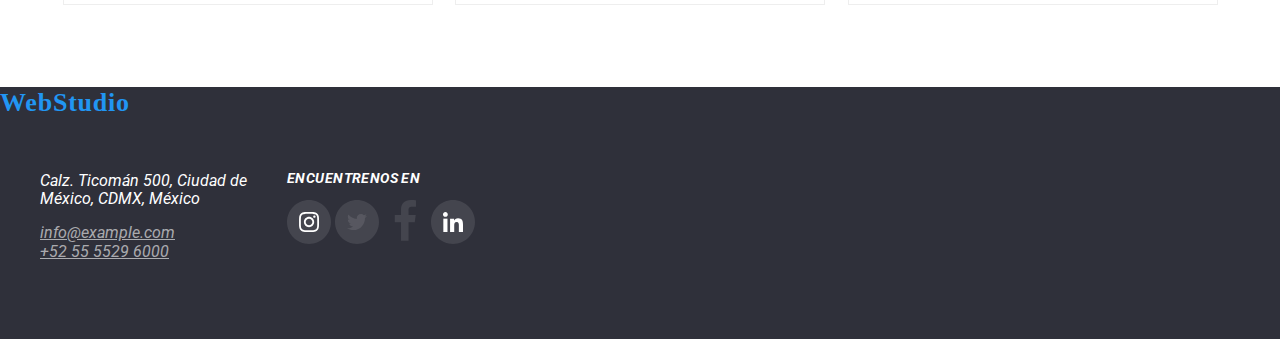
==== commit c4272fef: "10o commit" ====
--- a/portafolio.html
+++ b/portafolio.html
@@ -44,16 +44,16 @@
     <main>
         <section class="container">
             <section class="botones">
-                <button class="primerBoton">Todo</button>
-                <button class="sitiosweb">Sitios-Web</button>
-                <button class="aplicaciones">Aplicaciones</button>
-                <button class="diseño">Diseño</button>
-                <button class="marketing">Marketing</button>
+                <button class="primerboton"><p class="textbuton1">Todo</p></button>
+                <button class="sitiosweb"><p   class="textbuton2">Sitios-Web</p></button>
+                <button class="aplicaciones"><p class="textbuton3">Aplicaciones</p></button>
+                <button class="diseño"><p class="textbuton4">Diseño</p></button>
+                <button class="marketing"><p class="textbuton5">Marketing</p></button>
             </section>
         </section>
 
         <section class="container">
-            <div class="negocios">
+            <div class="filatarjetas1">
                 <div class="tarjeta2">
                     <img src="./images/people.jpeg" width="370" height="294" alt="People">
                     <p><b>Tecnoduck</b></h2>
@@ -72,7 +72,7 @@
             </div>
 
 
-            <div class="negocios">
+            <div class="filatarjetas2">
                 <div class="tarjeta2">
                     <img src="./images/audio.jpeg" width="370" height="294" alt="People">
                     <p><b>Proyecto Prime</b></p>
@@ -90,7 +90,7 @@
                 </div>
             </div>
 
-            <div class="negociosf">
+            <div class="filatarjetas3">
                 <div class="tarjeta2">
                     <img src="./images/magazine.jpeg" width="370" height="294" alt="People">
                     <p><b>Edición Limitada</b></p>
@@ -119,7 +119,7 @@
                 <li><a  href="tel:+525555296000" class="info">+52 55 5529 6000</a></li>
             </ul>
             <ul>
-                <li><p class="important">ENCUENTRENOS EN</p></li>
+                <li><p class="encuentrenos">ENCUENTRENOS EN</p></li>
                 <li>
                         <svg class="icon">
                             <use href="./images/symbol-defs.svg#icon-instagram"></use>
--- a/css/styles.css
+++ b/css/styles.css
@@ -38,7 +38,6 @@
     letter-spacing: 0.03em;
     color: #2196f3;
     margin-top: 24px;
-    margin-bottom: 25px;
 }
 
 nav {
@@ -65,7 +64,6 @@
     width: 49px;
     left: 453px;
     top: 32px;
-    border-radius: nullpx;
     font-weight: 500;
     font-size: 18px;
     margin-right: 50px;
@@ -102,7 +100,6 @@
     width: 65px;
     left: 552px;
     top: 32px;
-    border-radius: nullpx;
     font-size: 14px;
     font-weight: 500;
     line-height: 16px;
@@ -118,7 +115,6 @@
     width: 67px;
     left: 667px;
     top: 32px;
-    border-radius: nullpx;
     font-family: Roboto;
     font-size: 14px;
     font-weight: 500;
@@ -134,7 +130,6 @@
     width: 135px;
     left: 1078px;
     top: 32px;
-    border-radius: nullpx;
     font-size: 14px;
     font-weight: 500;
     line-height: 16px;
@@ -182,6 +177,9 @@
 }
 
 button {
+    display: flex;
+    justify-content: center;
+    align-items: center;
     height: 38px;
     width: 128px;
     left: 576px;
@@ -208,7 +206,6 @@
     top: 80px;
     border-radius: 0px;
     background: #2f303a;
-    text-align: center;
     color: white;
     display: flex;
     justify-content: center;
@@ -239,7 +236,6 @@
     font-weight: 700;
     line-height: 30px;
     letter-spacing: 0.06em;
-    text-align: center;
 }
 
 
@@ -255,7 +251,6 @@
 }
 
 .images1 {
-    text-align: center;
     margin-bottom: 94px;
 }
 
@@ -302,7 +297,6 @@
     font-weight: 700;
     line-height: 42px;
     letter-spacing: 0.03em;
-    text-align: center;
     padding-top: 94px;
 }
 
@@ -313,7 +307,6 @@
     top: 1696px;
     border-radius: 2%;
     background: #ffffff;
-    text-align: center;
     margin-top: 94px;
 }
 
@@ -329,68 +322,156 @@
 .botones {
     display: flex;
     justify-content: center;
-    align-items: center;
+    align-content: center;
     height: 200px;
     top: 186px;
     left: 495px;
 }
 
-.primerBoton {
+.primerboton {
+    height: 38px;
+    width: 73px;
+    left: 495px;
+    top: 186px;
+    border-radius: 4px;
     margin-right: 8px;
     margin-top: 186px;
-    margin-bottom: 50px;
+    background: #2196f3;
 }
 
 .sitiosweb {
+    height: 38px;
+    width: 128px;
+    left: 576px;
+    top: 186px;
+    border-radius: 4px;
     margin-right: 8px;
     margin-top: 186px;
-    margin-bottom: 50px;
+    background: #F5F4FA;
 }
 
 .aplicaciones {
+    height: 38px;
+    width: 145px;
+    left: 712px;
+    top: 186px;
+    border-radius: 4px;
     margin-right: 8px;
     margin-top: 186px;
-    margin-bottom: 50px;
+    background: #F5F4FA;
 }
 
 .diseño {
+    height: 38px;
+    width: 103px;
+    left: 865px;
+    top: 186px;
+    border-radius: 4px;
     margin-right: 8px;
     margin-top: 186px;
-    margin-bottom: 50px;
+    background: #F5F4FA;
 }
 
 .marketing {
+    height: 38px;
+    width: 130px;
+    left: 976px;
+    top: 186px;
+    border-radius: 4px;
     margin-top: 186px;
-    margin-bottom: 50px;
-}
-
-.negocios {
+    background: #F5F4FA;
+}
+
+.textbuton1 {
+    height: 26px;
+    width: 38px;
+    left: 512px;
+    top: 192px;
+    font-size: 16px;
+    font-weight: 500;
+    line-height: 26px;
+    letter-spacing: 0.03em;
+    color: #FFFFFF;
+}
+
+.textbuton2 {
+    height: 26px;
+    width: 128px;
+    left: 600px;
+    top: 192px;
+    font-size: 16px;
+    font-weight: 500;
+    line-height: 26px;
+    letter-spacing: 0.03em;
+    color: #212121;
+}
+
+.textbuton3 {
+    height: 26px;
+    width: 98px;
+    left: 735px;
+    top: 192px;
+    font-size: 16px;
+    font-weight: 500;
+    line-height: 26px;
+    letter-spacing: 0.03em;
+    color: #212121;
+}
+
+.textbuton4 {
+    height: 26px;
+    width: 52px;
+    left: 890px;
+    top: 192px;
+    font-size: 16px;
+    font-weight: 500;
+    line-height: 26px;
+    letter-spacing: 0.03em;
+    color: #212121;
+}
+
+.textbuton5 {
+    height: 26px;
+    width: 52px;
+    left: 890px;
+    top: 192px;
+    font-size: 16px;
+    font-weight: 500;
+    line-height: 26px;
+    letter-spacing: 0.03em;
+    color: #212121;
+}
+
+.filatarjetas1 {
     display: flex;
     justify-content: space-evenly;
-    flex-direction: row;
     align-content: center;
-}
-
-.negociosf {
+    margin-top: 50px;
+    margin-bottom: 30px;
+}
+
+.filatarjetas2 {
     display: flex;
     justify-content: space-evenly;
-    flex-direction: row;
     align-content: center;
-    margin-bottom: 52px;
+    margin-bottom: 30px;
+}
+
+.filatarjetas3 {
+    display: flex;
+    justify-content: space-evenly;
+    align-content: center;
+    margin-bottom: 82px;
 }
 
 .tarjeta2 {
+    box-sizing: border-box;
+    width: 370px;
     height: 404px;
-    width: 370px;
-    left: 215px;
-    top: 274px;
-    border-radius: 0px;
-    background: #ffffff;
-    margin-right: 30px;
-    margin-bottom: 30px;
-    border-style: solid;
-    border-width: 1px;
-    border-color: #eeeeee;
+    left: calc(50% - 370px/2 - 400px);
+    top: calc(50% - 404px/2 - 464px);
+    background: #FFFFFF;
+    border: 1px solid #EEEEEE;
 }
 
 .tarjeta2:hover {
@@ -403,9 +484,6 @@
     border-style: solid;
     border-color: purple;
     cursor: pointer;
-    font-weight: 500;
-    font-size: 16px;
-    line-height: 1.625em;
 }
 
 footer {
@@ -417,13 +495,22 @@
     background-color: #2f303a;
 }
 
-.important {
-    color: white !important;
-}
-
 address {
     display: flex;
     flex-direction: row;
+}
+
+.encuentrenos {
+    height: 16px;
+    width: 135px;
+    left: 516px;
+    top: 1703px;
+    font-size: 14px;
+    font-weight: 700;
+    line-height: 16px;
+    letter-spacing: 0.03em;
+    text-align: left;
+    color: #FFFFFF;
 }
 
 ul {
